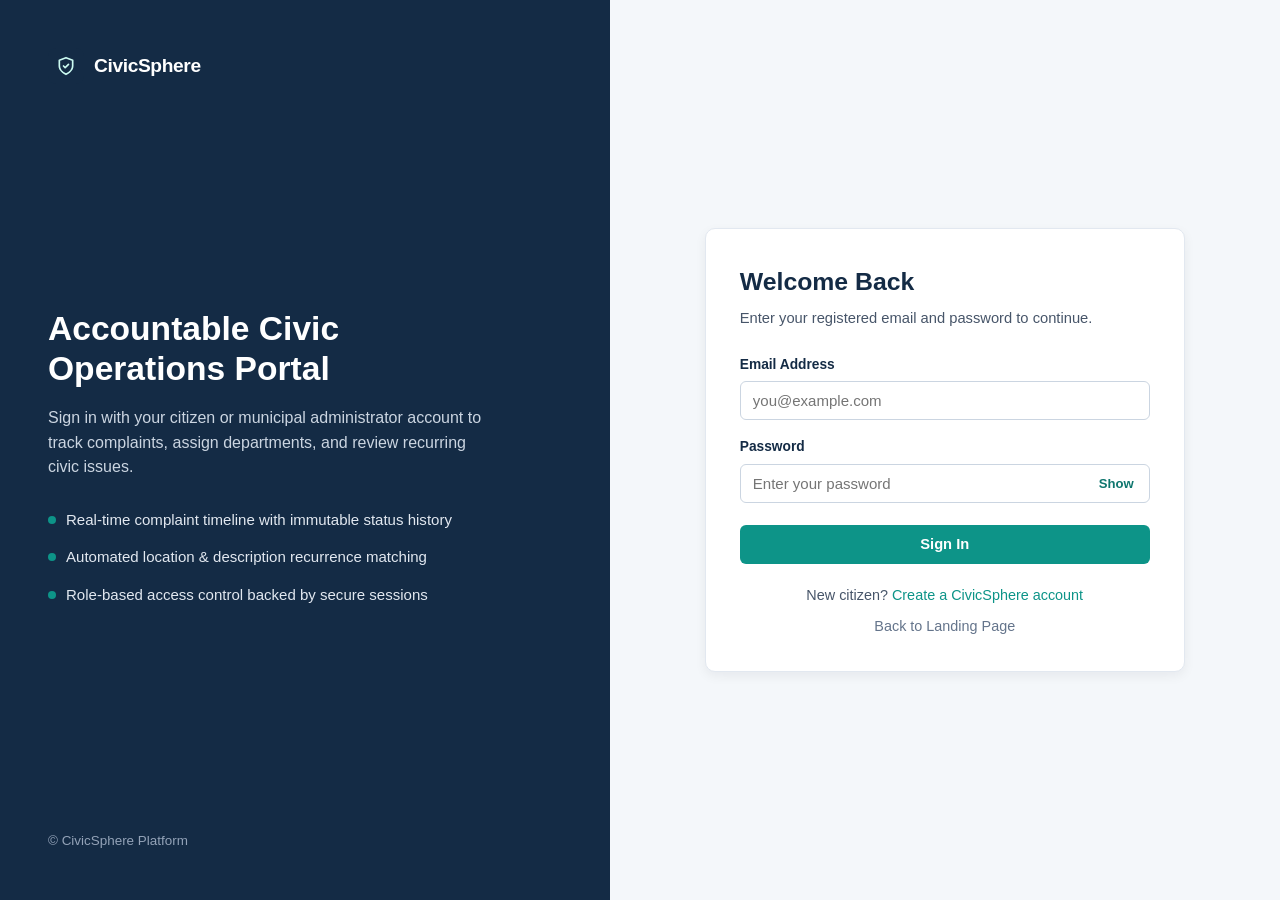
==== src/main/resources/static/login.html @ d4ac1090 "problem done" ====
<!DOCTYPE html>
<html lang="en">
<head>
  <meta charset="UTF-8">
  <meta name="viewport" content="width=device-width, initial-scale=1.0">
  <title>Sign In — CivicSphere</title>
  <link rel="stylesheet" href="css/style.css">
  <link rel="stylesheet" href="css/auth.css">
</head>
<body>
  <div class="auth-page">
    <aside class="auth-aside">
      <a class="brand" href="index.html">
        <span class="brand-mark">
          <svg viewBox="0 0 24 24" fill="none" stroke="currentColor" stroke-width="2" stroke-linecap="round" stroke-linejoin="round">
            <path d="M12 22s8-4 8-10V5l-8-3-8 3v7c0 6 8 10 8 10z"/>
            <path d="M9 12l2 2 4-4"/>
          </svg>
        </span>
        <span>CivicSphere</span>
      </a>

      <div class="auth-aside-content">
        <h1>Accountable Civic Operations Portal</h1>
        <p>Sign in with your citizen or municipal administrator account to track complaints, assign departments, and review recurring civic issues.</p>
        <ul class="auth-feature-list">
          <li><span class="auth-feature-dot"></span><span>Real-time complaint timeline with immutable status history</span></li>
          <li><span class="auth-feature-dot"></span><span>Automated location &amp; description recurrence matching</span></li>
          <li><span class="auth-feature-dot"></span><span>Role-based access control backed by secure sessions</span></li>
        </ul>
      </div>

      <div style="font-size:0.84rem;color:#94A3B8;">
        &copy; CivicSphere Platform
      </div>
    </aside>

    <main class="auth-main">
      <div class="auth-card">
        <h2>Welcome Back</h2>
        <p class="auth-sub">Enter your registered email and password to continue.</p>

        <div id="authAlert" class="auth-alert auth-alert-error" role="alert"></div>

        <form id="loginForm" novalidate>
          <div class="form-group">
            <label class="form-label" for="email">Email Address</label>
            <input class="form-control" type="email" id="email" name="email" placeholder="you@example.com" required autocomplete="email">
          </div>

          <div class="form-group">
            <label class="form-label" for="password">Password</label>
            <div class="password-wrap">
              <input class="form-control" type="password" id="password" name="password" placeholder="Enter your password" required autocomplete="current-password">
              <button type="button" class="password-toggle" data-target="password">Show</button>
            </div>
          </div>

          <button type="submit" id="loginSubmitBtn" class="btn btn-primary" style="width:100%;margin-top:6px;">
            Sign In
          </button>
        </form>

        <div class="auth-footer">
          New citizen? <a href="register.html">Create a CivicSphere account</a><br>
          <a href="index.html" style="display:inline-block;margin-top:8px;color:var(--text-light);">Back to Landing Page</a>
        </div>
      </div>
    </main>
  </div>

  <script src="js/api.js"></script>
  <script src="js/auth.js"></script>
  <script>window.CivicAuth.initLoginPage();</script>
</body>
</html>
---- src/main/resources/static/css/style.css ----
:root {
  --navy: #142B45;
  --navy-dark: #0E1F33;
  --navy-light: #1E3A5F;
  --teal: #0D9488;
  --teal-dark: #0F766E;
  --teal-soft: #CCFBF1;
  --white: #FFFFFF;
  --bg: #F4F7FA;
  --surface: #FFFFFF;
  --border: #E2E8F0;
  --border-strong: #CBD5E1;
  --text: #0F172A;
  --text-muted: #475569;
  --text-light: #64748B;
  --green: #16A34A;
  --green-soft: #DCFCE7;
  --orange: #D97706;
  --orange-soft: #FEF3C7;
  --red: #DC2626;
  --red-soft: #FEE2E2;
  --blue: #2563EB;
  --blue-soft: #DBEAFE;
  --purple: #7C3AED;
  --purple-soft: #EDE9FE;
  --shadow-sm: 0 1px 2px rgba(15, 23, 42, 0.05);
  --shadow: 0 4px 12px rgba(15, 23, 42, 0.06);
  --shadow-lg: 0 12px 28px rgba(15, 23, 42, 0.12);
  --radius: 10px;
  --radius-sm: 6px;
  --transition: 0.18s ease;
}

*, *::before, *::after {
  box-sizing: border-box;
}

html, body {
  margin: 0;
  padding: 0;
  font-family: 'Inter', -apple-system, BlinkMacSystemFont, 'Segoe UI', Roboto, sans-serif;
  color: var(--text);
  background-color: var(--bg);
  line-height: 1.55;
  -webkit-font-smoothing: antialiased;
}

a {
  color: var(--teal);
  text-decoration: none;
  transition: color var(--transition);
}

a:hover {
  color: var(--teal-dark);
}

img {
  max-width: 100%;
  display: block;
}

.container {
  width: 100%;
  max-width: 1200px;
  margin: 0 auto;
  padding: 0 24px;
}

/* Navbar */
.navbar {
  background: var(--white);
  border-bottom: 1px solid var(--border);
  position: sticky;
  top: 0;
  z-index: 40;
}

.navbar-inner {
  display: flex;
  align-items: center;
  justify-content: space-between;
  height: 70px;
  gap: 20px;
}

.brand {
  display: inline-flex;
  align-items: center;
  gap: 10px;
  font-weight: 700;
  font-size: 1.2rem;
  color: var(--navy);
  letter-spacing: -0.02em;
}

.brand-mark {
  width: 36px;
  height: 36px;
  border-radius: 8px;
  background: var(--navy);
  color: var(--white);
  display: inline-flex;
  align-items: center;
  justify-content: center;
  flex-shrink: 0;
}

.brand-mark svg {
  width: 20px;
  height: 20px;
  stroke: var(--teal-soft);
}

.nav-links {
  display: flex;
  align-items: center;
  gap: 26px;
}

.nav-links a {
  color: var(--text-muted);
  font-size: 0.94rem;
  font-weight: 500;
}

.nav-links a:hover {
  color: var(--navy);
}

.nav-actions {
  display: flex;
  align-items: center;
  gap: 10px;
}

/* Buttons */
.btn {
  display: inline-flex;
  align-items: center;
  justify-content: center;
  gap: 8px;
  padding: 10px 18px;
  border-radius: var(--radius-sm);
  font-size: 0.92rem;
  font-weight: 600;
  border: 1px solid transparent;
  cursor: pointer;
  transition: background var(--transition), color var(--transition), border-color var(--transition), transform var(--transition);
  font-family: inherit;
  line-height: 1.2;
}

.btn:disabled {
  opacity: 0.6;
  cursor: not-allowed;
}

.btn-primary {
  background: var(--teal);
  color: var(--white);
}

.btn-primary:hover:not(:disabled) {
  background: var(--teal-dark);
  color: var(--white);
}

.btn-navy {
  background: var(--navy);
  color: var(--white);
}

.btn-navy:hover:not(:disabled) {
  background: var(--navy-light);
  color: var(--white);
}

.btn-outline {
  background: var(--white);
  color: var(--navy);
  border-color: var(--border-strong);
}

.btn-outline:hover:not(:disabled) {
  border-color: var(--navy);
  background: var(--bg);
}

.btn-danger {
  background: var(--red);
  color: var(--white);
}

.btn-danger:hover:not(:disabled) {
  background: #B91C1C;
}

.btn-success {
  background: var(--green);
  color: var(--white);
}

.btn-success:hover:not(:disabled) {
  background: #15803D;
}

.btn-sm {
  padding: 7px 12px;
  font-size: 0.84rem;
}

.btn-lg {
  padding: 13px 24px;
  font-size: 1rem;
}

/* Hero Section */
.hero {
  background: var(--navy);
  color: var(--white);
  padding: 76px 0 84px;
  border-bottom: 4px solid var(--teal);
}

.hero-grid {
  display: grid;
  grid-template-columns: 1.2fr 0.8fr;
  gap: 48px;
  align-items: center;
}

.hero-eyebrow {
  display: inline-flex;
  align-items: center;
  gap: 8px;
  background: rgba(13, 148, 136, 0.18);
  border: 1px solid rgba(204, 251, 241, 0.25);
  color: var(--teal-soft);
  padding: 6px 12px;
  border-radius: 999px;
  font-size: 0.82rem;
  font-weight: 600;
  margin-bottom: 18px;
}

.hero h1 {
  margin: 0 0 18px;
  font-size: 2.65rem;
  line-height: 1.15;
  letter-spacing: -0.025em;
  font-weight: 800;
}

.hero-subtitle {
  font-size: 1.12rem;
  color: #CBD5E1;
  margin: 0 0 28px;
  max-width: 600px;
}

.hero-cta {
  display: flex;
  flex-wrap: wrap;
  gap: 12px;
}

.hero-panel {
  background: rgba(255, 255, 255, 0.06);
  border: 1px solid rgba(255, 255, 255, 0.14);
  border-radius: var(--radius);
  padding: 24px;
}

.hero-panel h3 {
  margin: 0 0 14px;
  font-size: 1rem;
  color: var(--teal-soft);
  font-weight: 600;
}

.hero-step {
  display: flex;
  gap: 12px;
  padding: 10px 0;
  border-bottom: 1px solid rgba(255, 255, 255, 0.09);
  font-size: 0.9rem;
  color: #E2E8F0;
}

.hero-step:last-child {
  border-bottom: none;
  padding-bottom: 0;
}

.hero-step-num {
  width: 24px;
  height: 24px;
  border-radius: 50%;
  background: var(--teal);
  color: var(--white);
  font-size: 0.78rem;
  font-weight: 700;
  display: inline-flex;
  align-items: center;
  justify-content: center;
  flex-shrink: 0;
  margin-top: 2px;
}

/* Landing Sections */
.section {
  padding: 68px 0;
}

.section-alt {
  background: var(--white);
  border-top: 1px solid var(--border);
  border-bottom: 1px solid var(--border);
}

.section-header {
  max-width: 680px;
  margin-bottom: 36px;
}

.section-tag {
  display: inline-block;
  color: var(--teal-dark);
  font-weight: 700;
  font-size: 0.8rem;
  text-transform: uppercase;
  letter-spacing: 0.08em;
  margin-bottom: 8px;
}

.section-header h2 {
  margin: 0 0 10px;
  font-size: 1.9rem;
  color: var(--navy);
  letter-spacing: -0.02em;
}

.section-header p {
  margin: 0;
  color: var(--text-muted);
}

.grid-3 {
  display: grid;
  grid-template-columns: repeat(3, 1fr);
  gap: 20px;
}

.grid-4 {
  display: grid;
  grid-template-columns: repeat(4, 1fr);
  gap: 20px;
}

.card {
  background: var(--surface);
  border: 1px solid var(--border);
  border-radius: var(--radius);
  padding: 22px;
  box-shadow: var(--shadow-sm);
}

.card-icon {
  width: 42px;
  height: 42px;
  border-radius: 8px;
  background: var(--teal-soft);
  color: var(--teal-dark);
  display: inline-flex;
  align-items: center;
  justify-content: center;
  margin-bottom: 14px;
}

.card h3 {
  margin: 0 0 8px;
  font-size: 1.05rem;
  color: var(--navy);
}

.card p {
  margin: 0;
  font-size: 0.92rem;
  color: var(--text-muted);
}

/* Recurrence Explain Box */
.recurrence-banner {
  display: grid;
  grid-template-columns: 1fr 1fr;
  gap: 32px;
  background: var(--navy);
  color: var(--white);
  border-radius: var(--radius);
  padding: 36px;
  align-items: center;
}

.score-breakdown {
  background: rgba(255, 255, 255, 0.07);
  border: 1px solid rgba(255, 255, 255, 0.14);
  border-radius: var(--radius-sm);
  padding: 20px;
}

.score-row {
  display: flex;
  justify-content: space-between;
  padding: 9px 0;
  border-bottom: 1px solid rgba(255, 255, 255, 0.1);
  font-size: 0.92rem;
}

.score-row:last-child {
  border-bottom: none;
  font-weight: 700;
  color: var(--teal-soft);
  padding-top: 12px;
}

.stat-card-public {
  text-align: left;
  padding: 24px;
}

.stat-card-public .stat-val {
  font-size: 2rem;
  font-weight: 800;
  color: var(--navy);
  margin-bottom: 4px;
}

.stat-card-public .stat-lbl {
  font-size: 0.9rem;
  color: var(--text-muted);
}

.stat-caption {
  margin-top: 16px;
  font-size: 0.84rem;
  color: var(--text-light);
}

/* Footer */
.footer {
  background: var(--navy-dark);
  color: #CBD5E1;
  padding: 40px 0 28px;
  font-size: 0.9rem;
}

.footer-inner {
  display: flex;
  justify-content: space-between;
  align-items: center;
  flex-wrap: wrap;
  gap: 16px;
}

/* Badges */
.badge {
  display: inline-flex;
  align-items: center;
  gap: 5px;
  padding: 3px 10px;
  border-radius: 999px;
  font-size: 0.76rem;
  font-weight: 600;
  letter-spacing: 0.01em;
  white-space: nowrap;
}

.badge-submitted { background: var(--orange-soft); color: #92400E; }
.badge-under_review { background: var(--blue-soft); color: #1E40AF; }
.badge-assigned { background: var(--purple-soft); color: #5B21B6; }
.badge-in_progress { background: #E0F2FE; color: #0369A1; }
.badge-resolved { background: var(--green-soft); color: #166534; }
.badge-closed { background: #E2E8F0; color: #334155; }

.badge-pending { background: var(--orange-soft); color: #92400E; }
.badge-confirmed { background: var(--red-soft); color: #991B1B; }
.badge-rejected { background: #F1F5F9; color: #475569; }

.badge-alert { background: var(--red-soft); color: #991B1B; }
.badge-active { background: var(--green-soft); color: #166534; }
.badge-inactive { background: #F1F5F9; color: #64748B; }

/* Forms & Controls */
.form-group {
  margin-bottom: 16px;
}

.form-label {
  display: block;
  font-size: 0.86rem;
  font-weight: 600;
  color: var(--navy);
  margin-bottom: 6px;
}

.form-control {
  width: 100%;
  padding: 10px 12px;
  font-size: 0.94rem;
  font-family: inherit;
  color: var(--text);
  background: var(--white);
  border: 1px solid var(--border-strong);
  border-radius: var(--radius-sm);
  transition: border-color var(--transition), box-shadow var(--transition);
}

.form-control:focus {
  outline: none;
  border-color: var(--teal);
  box-shadow: 0 0 0 3px rgba(13, 148, 136, 0.15);
}

textarea.form-control {
  min-height: 110px;
  resize: vertical;
}

.form-hint {
  font-size: 0.8rem;
  color: var(--text-light);
  margin-top: 4px;
}

.form-error {
  font-size: 0.82rem;
  color: var(--red);
  margin-top: 4px;
}

/* Toast Notifications */
.toast-container {
  position: fixed;
  top: 20px;
  right: 20px;
  z-index: 9999;
  display: flex;
  flex-direction: column;
  gap: 10px;
  max-width: 380px;
}

.toast {
  background: var(--white);
  border: 1px solid var(--border);
  border-left: 4px solid var(--teal);
  border-radius: var(--radius-sm);
  padding: 13px 16px;
  box-shadow: var(--shadow-lg);
  font-size: 0.9rem;
  display: flex;
  align-items: flex-start;
  justify-content: space-between;
  gap: 12px;
  animation: toastSlide 0.2s ease-out;
}

.toast-success { border-left-color: var(--green); }
.toast-error { border-left-color: var(--red); }
.toast-warning { border-left-color: var(--orange); }

.toast-close {
  background: none;
  border: none;
  color: var(--text-light);
  cursor: pointer;
  font-size: 1.1rem;
  line-height: 1;
}

@keyframes toastSlide {
  from { opacity: 0; transform: translateX(20px); }
  to { opacity: 1; transform: translateX(0); }
}

/* Modal */
.modal-backdrop {
  position: fixed;
  inset: 0;
  background: rgba(15, 23, 42, 0.55);
  display: none;
  align-items: center;
  justify-content: center;
  padding: 20px;
  z-index: 1000;
}

.modal-backdrop.open {
  display: flex;
}

.modal {
  background: var(--white);
  border-radius: var(--radius);
  width: 100%;
  max-width: 540px;
  max-height: 90vh;
  overflow-y: auto;
  box-shadow: var(--shadow-lg);
}

.modal-header {
  display: flex;
  align-items: center;
  justify-content: space-between;
  padding: 18px 22px;
  border-bottom: 1px solid var(--border);
}

.modal-header h3 {
  margin: 0;
  font-size: 1.1rem;
  color: var(--navy);
}

.modal-body {
  padding: 20px 22px;
}

.modal-footer {
  padding: 14px 22px;
  border-top: 1px solid var(--border);
  display: flex;
  justify-content: flex-end;
  gap: 10px;
}

/* Loading & Empty States */
.spinner {
  width: 24px;
  height: 24px;
  border: 3px solid var(--border);
  border-top-color: var(--teal);
  border-radius: 50%;
  animation: spin 0.7s linear infinite;
  display: inline-block;
}

@keyframes spin {
  to { transform: rotate(360deg); }
}

.loading-state, .empty-state, .error-state {
  text-align: center;
  padding: 40px 20px;
  color: var(--text-muted);
}

.error-state {
  color: var(--red);
}

@media (max-width: 960px) {
  .hero-grid, .recurrence-banner {
    grid-template-columns: 1fr;
  }
  .grid-3, .grid-4 {
    grid-template-columns: repeat(2, 1fr);
  }
  .nav-links {
    display: none;
  }
}

@media (max-width: 600px) {
  .hero h1 { font-size: 2rem; }
  .grid-3, .grid-4 { grid-template-columns: 1fr; }
}
---- src/main/resources/static/css/auth.css ----
.auth-page {
  min-height: 100vh;
  display: grid;
  grid-template-columns: 1fr 1.1fr;
  background: var(--white);
}

.auth-aside {
  background: var(--navy);
  color: var(--white);
  padding: 48px;
  display: flex;
  flex-direction: column;
  justify-content: space-between;
}

.auth-aside .brand {
  color: var(--white);
}

.auth-aside-content {
  max-width: 440px;
  margin: auto 0;
}

.auth-aside-content h1 {
  font-size: 2.1rem;
  line-height: 1.2;
  margin: 0 0 16px;
}

.auth-aside-content p {
  color: #CBD5E1;
  margin: 0 0 28px;
}

.auth-feature-list {
  list-style: none;
  padding: 0;
  margin: 0;
  display: flex;
  flex-direction: column;
  gap: 14px;
}

.auth-feature-list li {
  display: flex;
  align-items: flex-start;
  gap: 10px;
  font-size: 0.94rem;
  color: #E2E8F0;
}

.auth-feature-dot {
  width: 8px;
  height: 8px;
  border-radius: 50%;
  background: var(--teal);
  margin-top: 8px;
  flex-shrink: 0;
}

.auth-main {
  display: flex;
  align-items: center;
  justify-content: center;
  padding: 40px 24px;
  background: var(--bg);
}

.auth-card {
  width: 100%;
  max-width: 480px;
  background: var(--white);
  border: 1px solid var(--border);
  border-radius: var(--radius);
  padding: 34px;
  box-shadow: var(--shadow);
}

.auth-card h2 {
  margin: 0 0 6px;
  color: var(--navy);
  font-size: 1.55rem;
}

.auth-card .auth-sub {
  margin: 0 0 24px;
  color: var(--text-muted);
  font-size: 0.92rem;
}

.password-wrap {
  position: relative;
}

.password-wrap .form-control {
  padding-right: 70px;
}

.password-toggle {
  position: absolute;
  right: 10px;
  top: 50%;
  transform: translateY(-50%);
  background: none;
  border: none;
  color: var(--teal-dark);
  font-size: 0.82rem;
  font-weight: 600;
  cursor: pointer;
  padding: 4px 6px;
}

.auth-grid-2 {
  display: grid;
  grid-template-columns: 1fr 1fr;
  gap: 14px;
}

.auth-alert {
  padding: 11px 14px;
  border-radius: var(--radius-sm);
  font-size: 0.88rem;
  margin-bottom: 16px;
  display: none;
}

.auth-alert.show {
  display: block;
}

.auth-alert-error {
  background: var(--red-soft);
  color: #991B1B;
  border: 1px solid #FECACA;
}

.auth-footer {
  margin-top: 20px;
  text-align: center;
  font-size: 0.9rem;
  color: var(--text-muted);
}

@media (max-width: 900px) {
  .auth-page {
    grid-template-columns: 1fr;
  }
  .auth-aside {
    display: none;
  }
}

@media (max-width: 520px) {
  .auth-grid-2 {
    grid-template-columns: 1fr;
  }
}
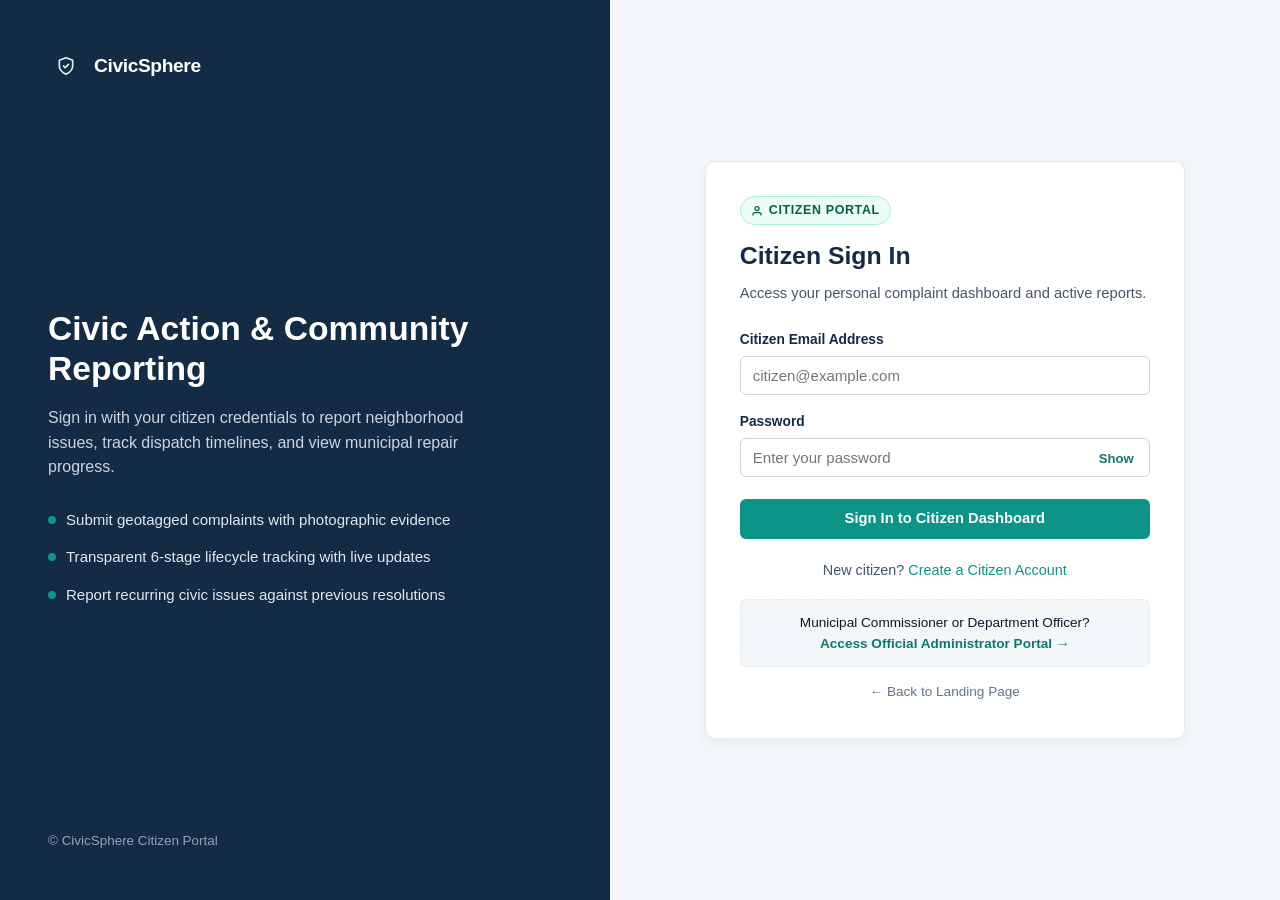
==== commit 7c17fb00: "fix: separate citizen and admin login flows with strict role-based access control" ====
--- a/src/main/resources/static/login.html
+++ b/src/main/resources/static/login.html
@@ -3,7 +3,7 @@
 <head>
   <meta charset="UTF-8">
   <meta name="viewport" content="width=device-width, initial-scale=1.0">
-  <title>Sign In — CivicSphere</title>
+  <title>Citizen Sign In — CivicSphere</title>
   <link rel="stylesheet" href="css/style.css">
   <link rel="stylesheet" href="css/auth.css">
 </head>
@@ -21,31 +21,35 @@
       </a>
 
       <div class="auth-aside-content">
-        <h1>Accountable Civic Operations Portal</h1>
-        <p>Sign in with your citizen or municipal administrator account to track complaints, assign departments, and review recurring civic issues.</p>
+        <h1>Civic Action &amp; Community Reporting</h1>
+        <p>Sign in with your citizen credentials to report neighborhood issues, track dispatch timelines, and view municipal repair progress.</p>
         <ul class="auth-feature-list">
-          <li><span class="auth-feature-dot"></span><span>Real-time complaint timeline with immutable status history</span></li>
-          <li><span class="auth-feature-dot"></span><span>Automated location &amp; description recurrence matching</span></li>
-          <li><span class="auth-feature-dot"></span><span>Role-based access control backed by secure sessions</span></li>
+          <li><span class="auth-feature-dot"></span><span>Submit geotagged complaints with photographic evidence</span></li>
+          <li><span class="auth-feature-dot"></span><span>Transparent 6-stage lifecycle tracking with live updates</span></li>
+          <li><span class="auth-feature-dot"></span><span>Report recurring civic issues against previous resolutions</span></li>
         </ul>
       </div>
 
       <div style="font-size:0.84rem;color:#94A3B8;">
-        &copy; CivicSphere Platform
+        &copy; CivicSphere Citizen Portal
       </div>
     </aside>
 
     <main class="auth-main">
       <div class="auth-card">
-        <h2>Welcome Back</h2>
-        <p class="auth-sub">Enter your registered email and password to continue.</p>
+        <span class="role-badge role-badge-citizen">
+          <svg width="12" height="12" viewBox="0 0 24 24" fill="none" stroke="currentColor" stroke-width="2.5"><path d="M20 21v-2a4 4 0 0 0-4-4H8a4 4 0 0 0-4 4v2"/><circle cx="12" cy="7" r="4"/></svg>
+          Citizen Portal
+        </span>
+        <h2>Citizen Sign In</h2>
+        <p class="auth-sub">Access your personal complaint dashboard and active reports.</p>
 
         <div id="authAlert" class="auth-alert auth-alert-error" role="alert"></div>
 
         <form id="loginForm" novalidate>
           <div class="form-group">
-            <label class="form-label" for="email">Email Address</label>
-            <input class="form-control" type="email" id="email" name="email" placeholder="you@example.com" required autocomplete="email">
+            <label class="form-label" for="email">Citizen Email Address</label>
+            <input class="form-control" type="email" id="email" name="email" placeholder="citizen@example.com" required autocomplete="email">
           </div>
 
           <div class="form-group">
@@ -57,13 +61,21 @@
           </div>
 
           <button type="submit" id="loginSubmitBtn" class="btn btn-primary" style="width:100%;margin-top:6px;">
-            Sign In
+            Sign In to Citizen Dashboard
           </button>
         </form>
 
         <div class="auth-footer">
-          New citizen? <a href="register.html">Create a CivicSphere account</a><br>
-          <a href="index.html" style="display:inline-block;margin-top:8px;color:var(--text-light);">Back to Landing Page</a>
+          New citizen? <a href="register.html">Create a Citizen Account</a>
+        </div>
+
+        <div class="portal-switch-box">
+          Municipal Commissioner or Department Officer?<br>
+          <a href="admin/login.html">Access Official Administrator Portal &rarr;</a>
+        </div>
+
+        <div style="text-align:center;margin-top:12px;">
+          <a href="index.html" style="font-size:0.85rem;color:var(--text-light);">&larr; Back to Landing Page</a>
         </div>
       </div>
     </main>
@@ -71,7 +83,6 @@
 
   <script src="js/api.js"></script>
   <script src="js/auth.js"></script>
-  <script>window.CivicAuth.initLoginPage();</script>
+  <script>window.CivicAuth.initCitizenLoginPage();</script>
 </body>
 </html>
-
--- a/src/main/resources/static/css/auth.css
+++ b/src/main/resources/static/css/auth.css
@@ -136,6 +136,59 @@
   border: 1px solid #FECACA;
 }
 
+.role-badge {
+  display: inline-flex;
+  align-items: center;
+  gap: 6px;
+  padding: 4px 10px;
+  border-radius: 9999px;
+  font-size: 0.78rem;
+  font-weight: 700;
+  letter-spacing: 0.05em;
+  text-transform: uppercase;
+  margin-bottom: 12px;
+}
+
+.role-badge-citizen {
+  background: #ECFDF5;
+  color: #065F46;
+  border: 1px solid #A7F3D0;
+}
+
+.role-badge-admin {
+  background: #FEF2F2;
+  color: #991B1B;
+  border: 1px solid #FECACA;
+}
+
+.auth-aside-admin {
+  background: linear-gradient(135deg, #0F172A 0%, #1E293B 100%);
+  border-right: 1px solid rgba(255, 255, 255, 0.08);
+}
+
+.auth-aside-admin .auth-feature-dot {
+  background: #F59E0B;
+}
+
+.auth-card-admin {
+  border-top: 4px solid #DC2626;
+}
+
+.portal-switch-box {
+  margin-top: 18px;
+  padding: 12px 14px;
+  border-radius: var(--radius-sm);
+  background: var(--bg);
+  border: 1px dashed var(--border);
+  font-size: 0.85rem;
+  text-align: center;
+}
+
+.portal-switch-box a {
+  font-weight: 600;
+  color: var(--teal-dark);
+}
+
 .auth-footer {
   margin-top: 20px;
   text-align: center;
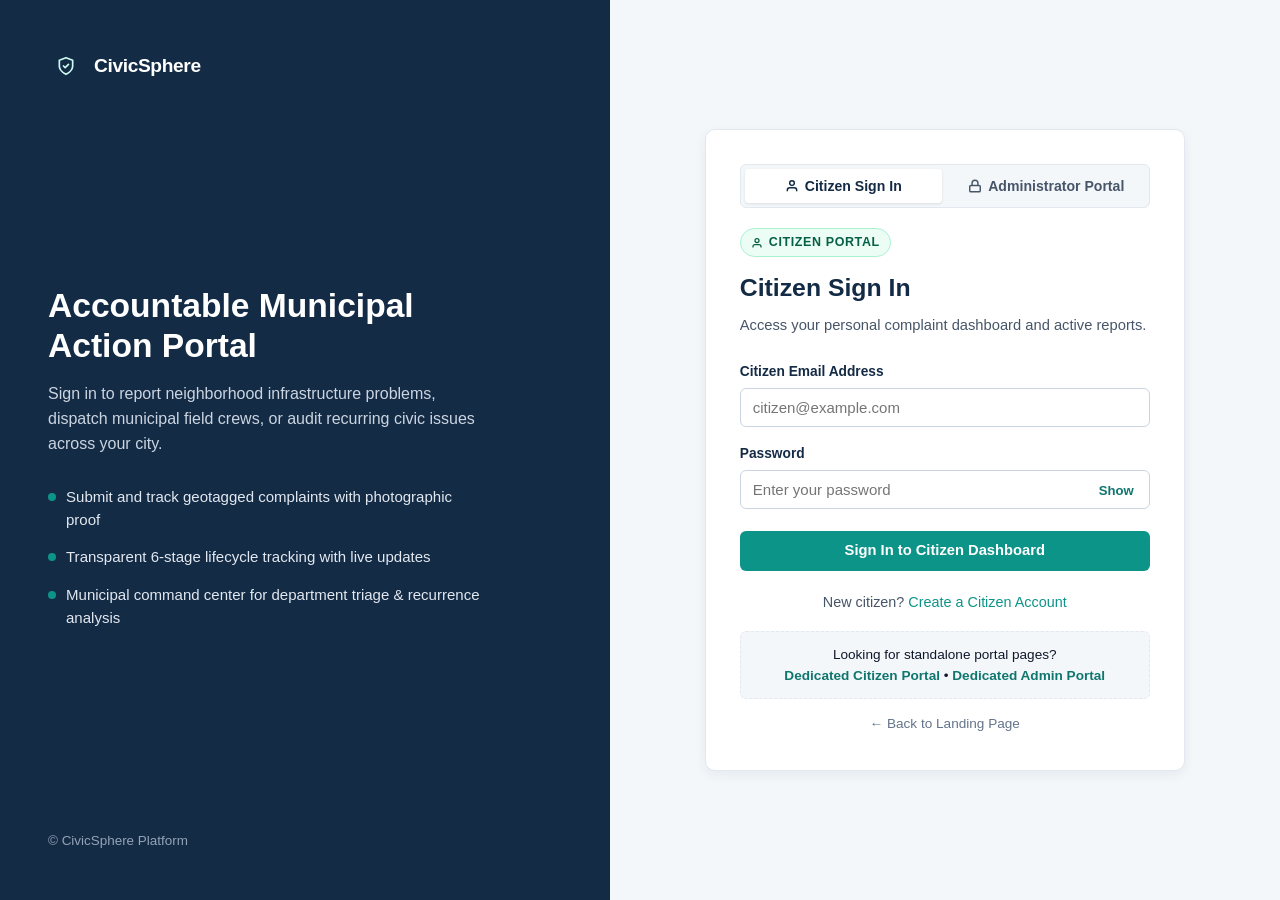
==== commit 5cf95dc6: "fix(auth): resolve login failures, configure CORS, credentials, and credentials sync" ====
--- a/src/main/resources/static/login.html
+++ b/src/main/resources/static/login.html
@@ -3,7 +3,7 @@
 <head>
   <meta charset="UTF-8">
   <meta name="viewport" content="width=device-width, initial-scale=1.0">
-  <title>Citizen Sign In — CivicSphere</title>
+  <title>Sign In — CivicSphere</title>
   <link rel="stylesheet" href="css/style.css">
   <link rel="stylesheet" href="css/auth.css">
 </head>
@@ -21,34 +21,55 @@
       </a>
 
       <div class="auth-aside-content">
-        <h1>Civic Action &amp; Community Reporting</h1>
-        <p>Sign in with your citizen credentials to report neighborhood issues, track dispatch timelines, and view municipal repair progress.</p>
+        <h1>Accountable Municipal Action Portal</h1>
+        <p>Sign in to report neighborhood infrastructure problems, dispatch municipal field crews, or audit recurring civic issues across your city.</p>
         <ul class="auth-feature-list">
-          <li><span class="auth-feature-dot"></span><span>Submit geotagged complaints with photographic evidence</span></li>
+          <li><span class="auth-feature-dot"></span><span>Submit and track geotagged complaints with photographic proof</span></li>
           <li><span class="auth-feature-dot"></span><span>Transparent 6-stage lifecycle tracking with live updates</span></li>
-          <li><span class="auth-feature-dot"></span><span>Report recurring civic issues against previous resolutions</span></li>
+          <li><span class="auth-feature-dot"></span><span>Municipal command center for department triage &amp; recurrence analysis</span></li>
         </ul>
       </div>
 
       <div style="font-size:0.84rem;color:#94A3B8;">
-        &copy; CivicSphere Citizen Portal
+        &copy; CivicSphere Platform
       </div>
     </aside>
 
     <main class="auth-main">
-      <div class="auth-card">
-        <span class="role-badge role-badge-citizen">
+      <div class="auth-card" id="authCard">
+        <div class="portal-tabs" role="tablist">
+          <button type="button" class="portal-tab active" id="tabCitizen" role="tab" aria-selected="true">
+            <svg width="14" height="14" viewBox="0 0 24 24" fill="none" stroke="currentColor" stroke-width="2.5"><path d="M20 21v-2a4 4 0 0 0-4-4H8a4 4 0 0 0-4 4v2"/><circle cx="12" cy="7" r="4"/></svg>
+            Citizen Sign In
+          </button>
+          <button type="button" class="portal-tab" id="tabAdmin" role="tab" aria-selected="false">
+            <svg width="14" height="14" viewBox="0 0 24 24" fill="none" stroke="currentColor" stroke-width="2.5"><rect x="3" y="11" width="18" height="11" rx="2" ry="2"/><path d="M7 11V7a5 5 0 0 1 10 0v4"/></svg>
+            Administrator Portal
+          </button>
+        </div>
+
+        <span class="role-badge role-badge-citizen" id="badgeCitizen">
           <svg width="12" height="12" viewBox="0 0 24 24" fill="none" stroke="currentColor" stroke-width="2.5"><path d="M20 21v-2a4 4 0 0 0-4-4H8a4 4 0 0 0-4 4v2"/><circle cx="12" cy="7" r="4"/></svg>
           Citizen Portal
         </span>
-        <h2>Citizen Sign In</h2>
-        <p class="auth-sub">Access your personal complaint dashboard and active reports.</p>
+        <span class="role-badge role-badge-admin" id="badgeAdmin" style="display:none;">
+          <svg width="12" height="12" viewBox="0 0 24 24" fill="none" stroke="currentColor" stroke-width="2.5"><rect x="3" y="11" width="18" height="11" rx="2" ry="2"/><path d="M7 11V7a5 5 0 0 1 10 0v4"/></svg>
+          Official Personnel Only
+        </span>
+
+        <h2 id="pageTitle">Citizen Sign In</h2>
+        <p class="auth-sub" id="pageSub">Access your personal complaint dashboard and active reports.</p>
+
+        <div id="adminBanner" style="display:none;margin-bottom:16px;padding:10px 12px;background:#FFFBEB;border:1px solid #FDE68A;border-radius:var(--radius-sm);font-size:0.82rem;color:#92400E;align-items:center;gap:8px;">
+          <svg width="16" height="16" viewBox="0 0 24 24" fill="none" stroke="currentColor" stroke-width="2"><path d="M10.29 3.86L1.82 18a2 2 0 0 0 1.71 3h16.94a2 2 0 0 0 1.71-3L13.71 3.86a2 2 0 0 0-3.42 0z"/><line x1="12" y1="9" x2="12" y2="13"/><line x1="12" y1="17" x2="12.01" y2="17"/></svg>
+          Restricted municipal system. Access is strictly logged and audited.
+        </div>
 
         <div id="authAlert" class="auth-alert auth-alert-error" role="alert"></div>
 
         <form id="loginForm" novalidate>
           <div class="form-group">
-            <label class="form-label" for="email">Citizen Email Address</label>
+            <label class="form-label" for="email" id="emailLabel">Citizen Email Address</label>
             <input class="form-control" type="email" id="email" name="email" placeholder="citizen@example.com" required autocomplete="email">
           </div>
 
@@ -65,13 +86,13 @@
           </button>
         </form>
 
-        <div class="auth-footer">
+        <div class="auth-footer" id="citizenFooter">
           New citizen? <a href="register.html">Create a Citizen Account</a>
         </div>
 
         <div class="portal-switch-box">
-          Municipal Commissioner or Department Officer?<br>
-          <a href="admin/login.html">Access Official Administrator Portal &rarr;</a>
+          Looking for standalone portal pages?<br>
+          <a href="citizen/login.html">Dedicated Citizen Portal</a> &bull; <a href="admin/login.html">Dedicated Admin Portal</a>
         </div>
 
         <div style="text-align:center;margin-top:12px;">
@@ -83,6 +104,6 @@
 
   <script src="js/api.js"></script>
   <script src="js/auth.js"></script>
-  <script>window.CivicAuth.initCitizenLoginPage();</script>
+  <script>window.CivicAuth.initUnifiedLoginPage();</script>
 </body>
 </html>
--- a/src/main/resources/static/css/auth.css
+++ b/src/main/resources/static/css/auth.css
@@ -189,6 +189,40 @@
   color: var(--teal-dark);
 }
 
+.portal-tabs {
+  display: flex;
+  gap: 6px;
+  background: var(--bg);
+  padding: 4px;
+  border-radius: var(--radius-sm);
+  margin-bottom: 20px;
+  border: 1px solid var(--border);
+}
+
+.portal-tab {
+  flex: 1;
+  padding: 9px 12px;
+  font-size: 0.88rem;
+  font-weight: 600;
+  text-align: center;
+  border: none;
+  background: none;
+  border-radius: 4px;
+  cursor: pointer;
+  color: var(--text-muted);
+  transition: all 0.15s ease;
+  display: flex;
+  align-items: center;
+  justify-content: center;
+  gap: 6px;
+}
+
+.portal-tab.active {
+  background: var(--white);
+  color: var(--navy);
+  box-shadow: 0 1px 3px rgba(0,0,0,0.1);
+}
+
 .auth-footer {
   margin-top: 20px;
   text-align: center;
